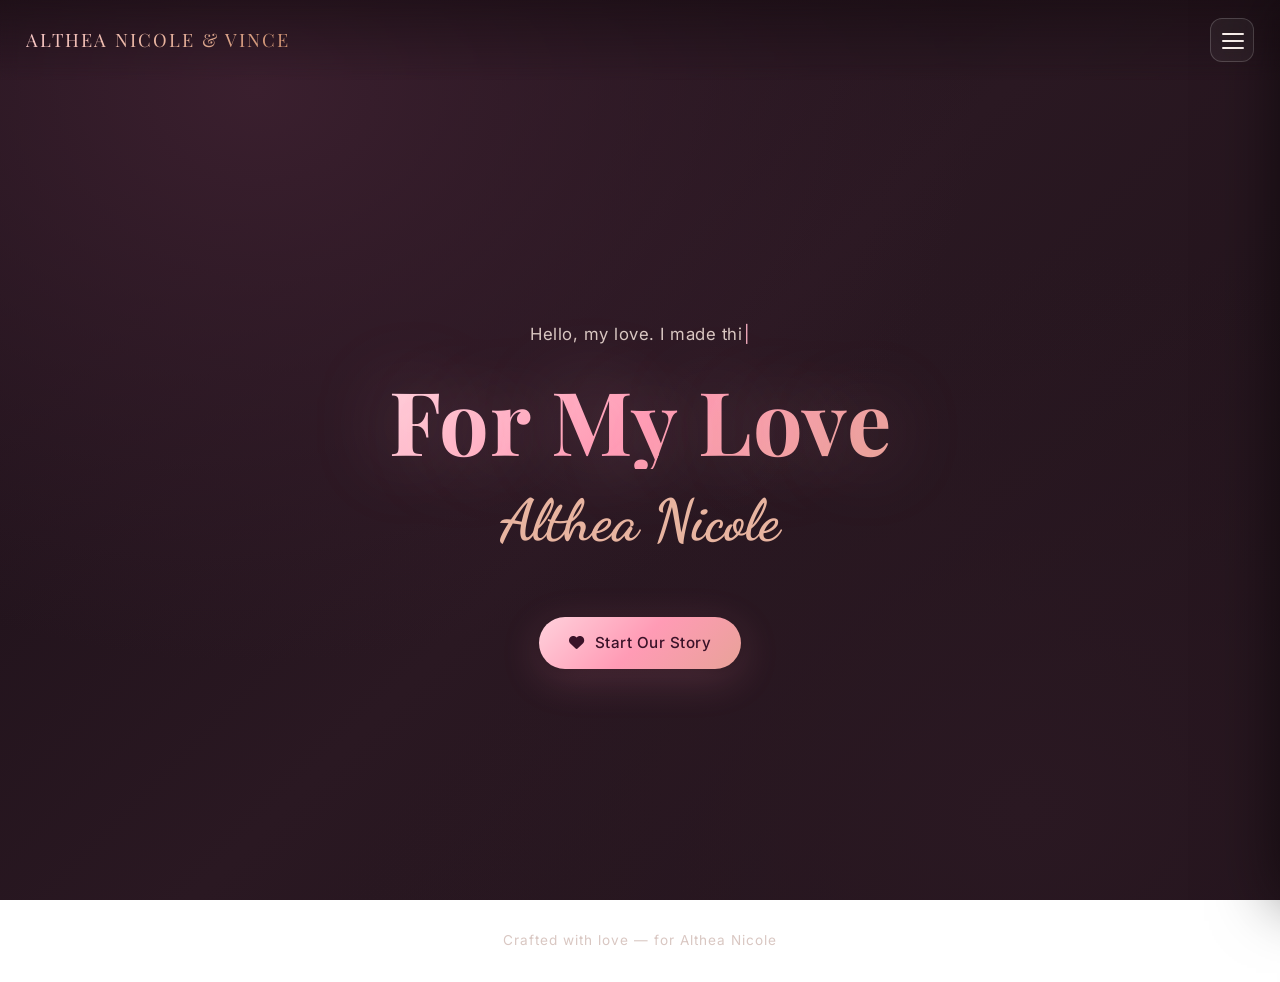
==== index.html @ 07c17ad5 "Add files via upload" ====
<!DOCTYPE html>
<html lang="en">
<head>
<meta charset="UTF-8">
<meta name="viewport" content="width=device-width,initial-scale=1">
<title>For My Love · Althea Nicole</title>
<meta name="description" content="A premium romantic story made just for you.">
<link rel="preconnect" href="https://fonts.googleapis.com">
<link rel="preconnect" href="https://fonts.gstatic.com" crossorigin>
<link href="https://fonts.googleapis.com/css2?family=Playfair+Display:wght@500;600;700&family=Cormorant+Garamond:ital,wght@1,400;1,500&family=Inter:wght@300;400;500;600&family=Dancing+Script:wght@500;700&display=swap" rel="stylesheet">
<link rel="stylesheet" href="https://cdnjs.cloudflare.com/ajax/libs/font-awesome/6.5.2/css/all.min.css">
<link rel="stylesheet" href="style.css">
</head>
<body>
<main>

<section class="hero">
  <p class="typing" id="typing"></p>
  <h1>For My Love</h1>
  <div class="name">Althea Nicole</div>
  <a class="btn" href="story.html"><i class="fa-solid fa-heart"></i> Start Our Story</a>
</section>

</main>
<footer>Crafted with love &mdash; for Althea Nicole</footer>
<script src="script.js"></script>
<script>
typeText(document.getElementById('typing'),"Hello, my love. I made this just for you.");
</script>
</body>
</html>
---- style.css ----
/* ============================================================
   FOR MY LOVE — Premium Romantic Website (v2)
   Luxury aesthetic: soft pink, rose gold, glassmorphism
   ============================================================ */

:root{
  --bg-1:#1a0f17;
  --bg-2:#2a1822;
  --bg-3:#3a1f2e;
  --surface: rgba(255,255,255,0.06);
  --surface-2: rgba(255,255,255,0.10);
  --border: rgba(255,255,255,0.18);
  --text:#fff6f2;
  --muted:#d9c7c2;
  --pink:#ffb6c8;
  --pink-2:#ff8fb1;
  --pink-soft:#ffd8e4;
  --rose-gold:#e8b4a0;
  --rose-gold-2:#c98c6b;
  --gradient-pink: linear-gradient(135deg,#ffd1dc 0%, #ff9bb5 50%, #e8a298 100%);
  --gradient-rose: linear-gradient(135deg,#f8c8c8 0%, #e8b4a0 50%, #c98c6b 100%);
  --gradient-bg: radial-gradient(at 20% 10%, #3a1f2e 0%, transparent 50%),
                 radial-gradient(at 80% 90%, #2a1822 0%, transparent 50%),
                 linear-gradient(135deg,#1a0f17 0%, #2a1822 50%, #1f1219 100%);
  --shadow-soft: 0 10px 40px rgba(255,140,170,.18), 0 2px 10px rgba(0,0,0,.25);
  --shadow-lg: 0 30px 80px rgba(255,140,170,.25), 0 10px 30px rgba(0,0,0,.4);
  --glow: 0 0 24px rgba(255,182,200,.55), 0 0 60px rgba(255,140,170,.25);
  --radius:18px;
  --ease: cubic-bezier(.22,.61,.36,1);
}

*{box-sizing:border-box;margin:0;padding:0}
html,body{min-height:100%}
body{
  font-family:'Inter','Poppins',system-ui,sans-serif;
  color:var(--text);
  background:var(--gradient-bg);
  background-attachment:fixed;
  line-height:1.6;
  -webkit-font-smoothing:antialiased;
  overflow-x:hidden;
}
a{color:inherit;text-decoration:none}
img{max-width:100%;display:block}
h1,h2,h3{font-family:'Playfair Display','Cormorant Garamond',serif;font-weight:600;letter-spacing:.5px}

/* ===== Background particles ===== */
.particles{position:fixed;inset:0;z-index:0;pointer-events:none;overflow:hidden}
.particles span{
  position:absolute;bottom:-40px;
  color:var(--pink-soft);opacity:.45;
  filter:blur(.3px);
  animation:rise linear infinite;
}
@keyframes rise{
  0%{transform:translateY(0) scale(.6) rotate(0);opacity:0}
  10%{opacity:.7}
  100%{transform:translateY(-115vh) scale(1.1) rotate(360deg);opacity:0}
}

/* ===== Navigation: Hamburger + Glass Sidebar ===== */
.topbar{
  position:fixed;top:0;left:0;right:0;z-index:90;
  display:flex;align-items:center;justify-content:space-between;
  padding:18px 26px;
  background:linear-gradient(to bottom, rgba(20,10,15,.55), transparent);
  backdrop-filter:blur(8px);
  -webkit-backdrop-filter:blur(8px);
}
.brand{
  font-family:'Playfair Display',serif;
  font-size:1.15rem;letter-spacing:2px;text-transform:uppercase;
  background:var(--gradient-rose);
  -webkit-background-clip:text;background-clip:text;color:transparent;
}
.hamburger{
  position:relative;width:44px;height:44px;border:none;cursor:pointer;
  background:var(--surface);backdrop-filter:blur(10px);
  border:1px solid var(--border);border-radius:12px;
  display:grid;place-items:center;transition:.3s var(--ease);
}
.hamburger:hover{background:var(--surface-2);box-shadow:var(--glow)}
.hamburger span{
  position:absolute;left:11px;width:22px;height:2px;
  background:var(--text);border-radius:2px;
  transition:.35s var(--ease);
}
.hamburger span:nth-child(1){top:14px}
.hamburger span:nth-child(2){top:21px}
.hamburger span:nth-child(3){top:28px}
.hamburger.open span:nth-child(1){top:21px;transform:rotate(45deg)}
.hamburger.open span:nth-child(2){opacity:0}
.hamburger.open span:nth-child(3){top:21px;transform:rotate(-45deg)}

.menu-overlay{
  position:fixed;inset:0;background:rgba(0,0,0,.55);
  backdrop-filter:blur(6px);opacity:0;pointer-events:none;
  transition:opacity .35s var(--ease);z-index:95;
}
.menu-overlay.open{opacity:1;pointer-events:auto}

.sidemenu{
  position:fixed;top:0;right:0;height:100%;
  width:min(340px,86vw);z-index:100;
  background:rgba(30,18,24,.55);
  backdrop-filter:blur(22px);-webkit-backdrop-filter:blur(22px);
  border-left:1px solid var(--border);
  box-shadow:-20px 0 60px rgba(0,0,0,.55);
  transform:translateX(105%);
  transition:transform .5s var(--ease);
  display:flex;flex-direction:column;
  padding:90px 28px 30px;
  
  overflow-y: auto;
overflow-x: hidden;
scroll-behavior: smooth;
}
.sidemenu.open{transform:translateX(0)}
.sidemenu .close{
  position:absolute;top:22px;right:22px;
  width:38px;height:38px;border-radius:50%;
  background:var(--surface);border:1px solid var(--border);color:var(--text);
  cursor:pointer;display:grid;place-items:center;transition:.3s;
}
.sidemenu .close:hover{background:var(--surface-2);transform:rotate(90deg)}
.sidemenu h3{
  font-size:.78rem;letter-spacing:3px;text-transform:uppercase;
  color:var(--muted);margin-bottom:18px;font-family:'Inter',sans-serif;font-weight:500;
}
.sidemenu ul{list-style:none;display:flex;flex-direction:column;gap:4px}
.sidemenu a{
  display:flex;align-items:center;gap:14px;
  padding:13px 16px;border-radius:12px;
  font-size:.98rem;color:var(--text);
  transition:.3s var(--ease);
  border:1px solid transparent;
}
.sidemenu a i{width:18px;color:var(--pink);font-size:.95rem;transition:.3s}
.sidemenu a:hover{background:var(--surface);transform:translateX(4px)}
.sidemenu a.active{
  background:var(--gradient-pink);color:#3a1228;font-weight:600;
  box-shadow:0 8px 24px rgba(255,155,181,.35);
}
.sidemenu a.active i{color:#3a1228}

/* ===== Layout ===== */
main{position:relative;z-index:2;padding-top:90px;min-height:100vh}
.container{max-width:1100px;margin:0 auto;padding:0 24px}
section{padding:60px 0}

.page-title{
  text-align:center;font-size:clamp(2rem,5vw,3.4rem);
  margin-bottom:8px;
  background:var(--gradient-pink);
  -webkit-background-clip:text;background-clip:text;color:transparent;
  text-shadow:0 0 60px rgba(255,182,200,.25);
}
.page-subtitle{text-align:center;color:var(--muted);margin-bottom:48px;font-style:italic}

/* ===== Glass card ===== */
.glass{
  background:var(--surface);
  backdrop-filter:blur(14px);-webkit-backdrop-filter:blur(14px);
  border:1px solid var(--border);
  border-radius:var(--radius);
  box-shadow:var(--shadow-soft);
}

/* ===== Buttons ===== */
.btn{
  display:inline-flex;align-items:center;gap:10px;
  padding:14px 30px;border-radius:50px;
  font-family:'Inter',sans-serif;font-weight:500;font-size:.95rem;
  letter-spacing:.5px;cursor:pointer;border:none;
  background:var(--gradient-pink);color:#3a1228;
  box-shadow:var(--shadow-soft);
  transition:.35s var(--ease);
}
.btn:hover{transform:translateY(-2px);box-shadow:var(--shadow-lg)}
.btn.ghost{
  background:var(--surface);color:var(--text);
  border:1px solid var(--border);backdrop-filter:blur(10px);
}
.btn.ghost:hover{background:var(--surface-2)}

/* ===== HOME ===== */
.hero{
  min-height:calc(100vh - 90px);
  display:flex;flex-direction:column;align-items:center;justify-content:center;
  text-align:center;padding:40px 24px;
}
.hero .typing{color:var(--muted);font-size:1.05rem;margin-bottom:24px;min-height:1.5em;letter-spacing:.5px}
.hero .typing::after{content:"|";color:var(--pink);animation:blink 1s steps(1) infinite;margin-left:2px}
@keyframes blink{50%{opacity:0}}
.hero h1{
  font-size:clamp(2.8rem,8vw,5.5rem);font-weight:700;
  background:var(--gradient-pink);
  -webkit-background-clip:text;background-clip:text;color:transparent;
  text-shadow:0 0 80px rgba(255,182,200,.35);
  margin-bottom:6px;line-height:1.1;
}
.hero .name{
  font-family:'Dancing Script',cursive;font-weight:700;
  font-size:clamp(2rem,6vw,3.6rem);
  color:var(--rose-gold);
  margin-bottom:36px;
}
.hero .btn{margin-top:14px}

/* ===== Story timeline ===== */
.timeline{position:relative;max-width:760px;margin:0 auto;padding:20px 0}
.timeline::before{
  content:"";position:absolute;left:24px;top:0;bottom:0;width:2px;
  background:linear-gradient(to bottom,transparent,var(--pink),transparent);
}
@media(min-width:760px){.timeline::before{left:50%;transform:translateX(-50%)}}
.t-item{position:relative;margin:0 0 32px 60px;opacity:0;transform:translateY(24px);transition:.7s var(--ease)}
@media(min-width:760px){
  .t-item{width:46%;margin-left:0}
  .t-item:nth-child(even){margin-left:54%}
}
.t-item.in{opacity:1;transform:none}
.t-dot{
  position:absolute;left:-46px;top:18px;width:14px;height:14px;border-radius:50%;
  background:var(--pink);box-shadow:var(--glow);
}
@media(min-width:760px){
  .t-dot{left:auto;right:-31px}
  .t-item:nth-child(even) .t-dot{left:-31px;right:auto}
}
.t-card{padding:20px 22px;border-radius:14px}
.t-card h4{color:var(--pink);font-family:'Inter',sans-serif;font-size:.85rem;letter-spacing:1.5px;text-transform:uppercase;margin-bottom:8px;display:flex;align-items:center;gap:8px}
.t-card p{color:var(--text);line-height:1.65}
.t-card .meta{color:var(--muted);font-size:.8rem;margin-top:10px;display:flex;gap:14px}

/* ===== Gallery ===== */
.gallery-actions{display:flex;justify-content:center;margin-bottom:36px}
.gallery-grid{
  display:grid;gap:22px;
  grid-template-columns:repeat(auto-fill,minmax(260px,1fr));
}
.mem-card{
  border-radius:var(--radius);overflow:hidden;
  display:flex;flex-direction:column;
  opacity:0;transform:translateY(20px);
  animation:fadeUp .6s var(--ease) forwards;
  transition:.4s var(--ease);
}
.mem-card:hover{transform:translateY(-6px);box-shadow:var(--shadow-lg)}
.mem-card .img{aspect-ratio:4/3;overflow:hidden;background:#000}
.mem-card .img img{width:100%;height:100%;object-fit:cover;transition:.6s var(--ease)}
.mem-card:hover .img img{transform:scale(1.06)}
.mem-card .body{padding:16px 18px 18px;height: auto;}
.mem-card .date{font-size:.78rem;letter-spacing:1.5px;color:var(--pink);text-transform:uppercase;margin-bottom:6px;display:flex;align-items:center;gap:8px}
.mem-card .desc{color:var(--text);font-size:.95rem;line-height:1.55;white-space: pre-wrap;
word-break: break-word;
overflow-wrap: break-word;
height: auto;
max-height: none;}
.mem-card .del{
  position:absolute;top:10px;right:10px;
  width:32px;height:32px;border-radius:50%;border:none;cursor:pointer;
  background:rgba(0,0,0,.55);color:#fff;backdrop-filter:blur(6px);
  opacity:0;transition:.3s;
}
.mem-card{position:relative}
.mem-card:hover .del{opacity:1}
.empty{
  text-align:center;padding:60px 20px;color:var(--muted);
  border-radius:var(--radius);
}
.mem-card .edit{
  position: absolute;
  top: 12px;
  right: 12px;

  width: 42px;
  height: 42px;
  border: none;
  border-radius: 50%;

  display: flex;
  align-items: center;
  justify-content: center;

  background: rgba(255,255,255,.12);
  backdrop-filter: blur(10px);
  -webkit-backdrop-filter: blur(10px);

  color: #fff;
  cursor: pointer;

  transition: all .3s ease;
  box-shadow: 0 4px 15px rgba(0,0,0,.2);
}

.mem-card .edit:hover{
  transform: translateY(-2px) scale(1.08);
  background: #b266ff;
  color: #fff;
  box-shadow:
    0 0 10px rgba(178,102,255,.5),
    0 0 25px rgba(178,102,255,.35);
}

.mem-card .edit:active{
  transform: scale(.95);
}

.mem-card .edit i{
  font-size: .95rem;
}
.empty i{font-size:3rem;color:var(--pink);margin-bottom:14px;display:block}

@keyframes fadeUp{to{opacity:1;transform:none}}
.view{
  margin: 10px 18px 0;
  padding: 10px 12px;
  border: none;
  border-radius: 12px;
  cursor: pointer;

  background: rgba(255,255,255,.12);
  color: #fff;

  display: flex;
  align-items: center;
  justify-content: center;
  gap: 8px;

  transition: .3s ease;
}

.view:hover{
  background: #b266ff;
  transform: translateY(-2px);
}

/* IMAGE MODAL */
.img-overlay{
  position: fixed;
  inset: 0;
  background: rgba(0,0,0,.75);
  display: none;
  align-items: center;
  justify-content: center;
  z-index: 999;
}

.img-overlay.show{
  display: flex;
}

.img-modal{
  max-width: 90%;
  max-height: 90%;
  text-align: center;
}

.img-modal img{
  max-width: 100%;
  max-height: 80vh;
  border-radius: 16px;
  box-shadow: 0 10px 40px rgba(0,0,0,.5);
}

#closeImg{
  margin-top: 12px;
  padding: 10px 16px;
  border: none;
  border-radius: 10px;
  cursor: pointer;
}

/* ===== Modal ===== */
.modal-overlay{
  position:fixed;inset:0;z-index:200;
  background:rgba(0,0,0,.65);backdrop-filter:blur(8px);
  display:none;align-items:center;justify-content:center;
  padding:20px;opacity:0;transition:opacity .3s var(--ease);
}
.modal-overlay.show{display:flex;opacity:1}
.modal{
  width:100%;max-width:480px;
  background:rgba(40,22,30,.85);
  backdrop-filter:blur(20px);
  border:1px solid var(--border);
  border-radius:20px;padding:30px;
  transform:scale(.95);transition:transform .35s var(--ease);
  max-height:90vh;overflow-y:auto;
}
.modal-overlay.show .modal{transform:scale(1)}
.modal h3{font-size:1.6rem;margin-bottom:6px;color:var(--pink-soft)}
.modal .sub{color:var(--muted);font-size:.9rem;margin-bottom:22px}
.field{margin-bottom:16px}
.field label{display:block;font-size:.8rem;letter-spacing:1.2px;text-transform:uppercase;color:var(--muted);margin-bottom:8px}
.field input[type=text],.field input[type=date],.field textarea{
  width:100%;padding:12px 14px;border-radius:10px;
  background:rgba(255,255,255,.07);border:1px solid var(--border);
  color:var(--text);font-family:inherit;font-size:.95rem;outline:none;transition:.25s;
}
.field input:focus,.field textarea:focus{border-color:var(--pink);background:rgba(255,255,255,.1)}
.field textarea{min-height:90px;resize:vertical}
.file-drop{
  border:2px dashed var(--border);border-radius:12px;
  padding:24px;text-align:center;cursor:pointer;
  transition:.25s;color:var(--muted);
}
.file-drop:hover{border-color:var(--pink);color:var(--pink-soft);background:rgba(255,255,255,.04)}
.file-drop i{font-size:1.6rem;display:block;margin-bottom:8px;color:var(--pink)}
.file-drop input{display:none}
.preview{margin-top:12px;border-radius:10px;overflow:hidden;max-height:200px}
.preview img{width:100%;object-fit:cover;max-height:200px}
.modal-actions{display:flex;gap:10px;justify-content:flex-end;margin-top:22px}

/* ===== Reasons (flip cards) ===== */
.reasons-grid{display:grid;gap:20px;grid-template-columns:repeat(auto-fill,minmax(220px,1fr))}
.flip{perspective:1200px;height:200px;cursor:pointer}
.flip-inner{position:relative;width:100%;height:100%;transition:transform .7s var(--ease);transform-style:preserve-3d}
.flip.flipped .flip-inner{transform:rotateY(180deg)}
.flip-face{
  position:absolute;inset:0;border-radius:var(--radius);padding:22px;
  display:grid;place-items:center;text-align:center;
  backface-visibility:hidden;-webkit-backface-visibility:hidden;
}
.flip-front{background:var(--gradient-pink);color:#3a1228;box-shadow:var(--shadow-soft)}
.flip-front .num{font-family:'Playfair Display',serif;font-size:2.4rem;font-weight:700}
.flip-back{
  transform:rotateY(180deg);
  background:rgba(40,22,30,.85);backdrop-filter:blur(14px);
  border:1px solid var(--border);color:var(--text);font-size:.95rem;line-height:1.5;
}

/* ===== Timeline page ===== */
.feed{display:flex;flex-direction:column;gap:18px;max-width:640px;margin:0 auto}
.feed-card{
  padding:20px 22px;border-radius:14px;position:relative;
  opacity:0;transform:translateY(16px);animation:fadeUp .55s var(--ease) forwards;
}
.feed-card .when{font-size:.78rem;letter-spacing:1.5px;color:var(--pink);text-transform:uppercase;margin-bottom:6px;display:flex;align-items:center;gap:8px}
.feed-card .msg{font-size:1.02rem;line-height:1.6}
.feed-card .del{position:absolute;top:12px;right:12px;background:transparent;border:none;color:var(--muted);cursor:pointer;font-size:.9rem;transition:.2s}
.feed-card .del:hover{color:var(--pink)}
.event-title{
  text-align: center;
  font-size: 1.3rem;
  font-weight: 600;

  color: #ff8fb1;
  margin: 10px 0 12px;

  letter-spacing: 1px;
}

/* ===== Timer (countdown) ===== */
.countdown{display:grid;grid-template-columns:repeat(4,1fr);gap:14px;max-width:640px;margin:30px auto}
.cell{padding:24px 8px;text-align:center;border-radius:16px}
.cell .num{font-family:'Playfair Display',serif;font-size:clamp(1.8rem,5vw,2.8rem);color:var(--pink-soft)}
.cell .lbl{font-size:.7rem;letter-spacing:2px;text-transform:uppercase;color:var(--muted);margin-top:4px}

/* ===== Letter / Confession / Future ===== */
.letter{max-width:680px;margin:0 auto;padding:40px 36px;border-radius:22px;font-size:1.05rem;line-height:1.85}
.letter p{margin-bottom:16px}
.signature{font-family:'Dancing Script',cursive;font-size:1.8rem;color:var(--rose-gold);text-align:right;margin-top:20px}

/* ===== Game ===== */
.game-grid{display:grid;grid-template-columns:repeat(6,1fr);gap:10px;max-width:440px;margin:30px auto}
.game-grid button{
  aspect-ratio:1;border:none;border-radius:10px;font-size:1.4rem;cursor:pointer;
  background:var(--surface);backdrop-filter:blur(8px);border:1px solid var(--border);
  transition:.2s var(--ease);color:var(--text);
}
.game-grid button:hover{background:var(--surface-2);transform:scale(.95)}
.game-msg{text-align:center;color:var(--pink-soft);min-height:1.5em;margin-top:14px}

/* ===== Music ===== */
.player{max-width:520px;margin:0 auto;padding:30px;border-radius:22px;text-align:center}
.player h3{font-size:1.4rem;margin-bottom:6px}
.player .artist{color:var(--muted);margin-bottom:20px}
.player audio{width:100%;margin-top:14px}

/* ===== MARRY ME ===== */
.marry{
  min-height:calc(100vh - 90px);
  display:flex;flex-direction:column;align-items:center;justify-content:center;
  text-align:center;padding:40px 24px;position:relative;overflow:hidden;
}
.marry h1{
  font-size:clamp(2.6rem,8vw,5rem);
  background:var(--gradient-pink);
  -webkit-background-clip:text;background-clip:text;color:transparent;
  margin-bottom:14px;text-shadow:0 0 80px rgba(255,182,200,.4);
}
.marry .sub{
  font-family:'Cormorant Garamond','Playfair Display',serif;font-style:italic;
  color:var(--muted);max-width:560px;font-size:1.15rem;margin-bottom:44px;
}
.marry-btns{display:flex;gap:20px;align-items:center;position:relative;height:80px}
#yesBtn{
  padding:18px 44px;border-radius:50px;border:none;cursor:pointer;
  font-family:'Inter',sans-serif;font-weight:600;font-size:1.1rem;letter-spacing:1px;
  background:var(--gradient-pink);color:#3a1228;
  box-shadow:0 12px 40px rgba(255,155,181,.5);
  transition:transform .4s var(--ease), box-shadow .4s var(--ease);
}
#yesBtn:hover{box-shadow:0 16px 50px rgba(255,155,181,.7)}
#noBtn{
  padding:14px 32px;border-radius:50px;border:1px solid var(--border);cursor:pointer;
  font-family:'Inter',sans-serif;font-weight:500;font-size:.95rem;
  background:rgba(255,255,255,.06);color:var(--muted);
  transition:transform .35s var(--ease), width .3s, padding .3s, font-size .3s;
  position:relative;
}
#noBtn:hover{background:rgba(255,255,255,.1);color:var(--text)}

/* Celebration */
.celebration{
  position:fixed;inset:0;display:none;align-items:center;justify-content:center;
  flex-direction:column;text-align:center;padding:24px;z-index:50;
  background:radial-gradient(ellipse at center, rgba(60,30,45,.4), rgba(20,10,15,.85));
}
.celebration.show{display:flex}
.celebration h1{
  font-size:clamp(3rem,10vw,6.5rem);
  background:var(--gradient-pink);
  -webkit-background-clip:text;background-clip:text;color:transparent;
  opacity:0;animation:scaleIn 1.2s var(--ease) .4s forwards;
  text-shadow:0 0 80px rgba(255,182,200,.6);
}
.celebration .forever{
  font-family:'Dancing Script',cursive;font-size:clamp(1.6rem,4vw,2.6rem);
  color:var(--rose-gold);margin-top:20px;opacity:0;
  animation:scaleIn 1.2s var(--ease) 1.4s forwards;
}
@keyframes scaleIn{from{opacity:0;transform:scale(.7)}to{opacity:1;transform:scale(1)}}

/* Flower bloom */
.flower{position:absolute;width:0;height:0;pointer-events:none;animation:bloom 1.5s var(--ease) forwards}
.flower .petal{
  position:absolute;width:30px;height:42px;left:-15px;top:-32px;
  background:radial-gradient(ellipse at 50% 100%,#ffd1dc,#ff9bb5);
  border-radius:50% 50% 50% 50% / 60% 60% 40% 40%;
  transform-origin:50% 100%;
  box-shadow:0 4px 16px rgba(255,155,181,.35);
}
.flower .center{
  position:absolute;width:14px;height:14px;left:-7px;top:-7px;border-radius:50%;
  background:radial-gradient(circle,#fff4b5,#e8b4a0);
}
@keyframes bloom{
  0%{transform:scale(0) rotate(0)}
  60%{transform:scale(1.15) rotate(180deg)}
  100%{transform:scale(1) rotate(360deg)}
}

/* Falling petals */
.petal-fall{
  position:fixed;top:-30px;width:14px;height:18px;
  background:radial-gradient(ellipse at 50% 100%,#ffd1dc,#ff9bb5);
  border-radius:50% 50% 50% 50% / 60% 60% 40% 40%;
  pointer-events:none;z-index:40;
  animation:fall linear infinite;
}
@keyframes fall{
  0%{transform:translateY(0) rotate(0);opacity:0}
  10%{opacity:1}
  100%{transform:translateY(110vh) rotate(720deg);opacity:.7}
}

/* ===== Footer ===== */
footer{
  position:relative;z-index:2;
  text-align:center;padding:30px 20px;color:var(--muted);
  font-size:.85rem;letter-spacing:1px;
}

/* ===== Responsive tweaks ===== */
@media(max-width:600px){
  .topbar{padding:14px 18px}
  section{padding:40px 0}
  .modal{padding:24px}
  .game-grid{grid-template-columns:repeat(5,1fr)}
}
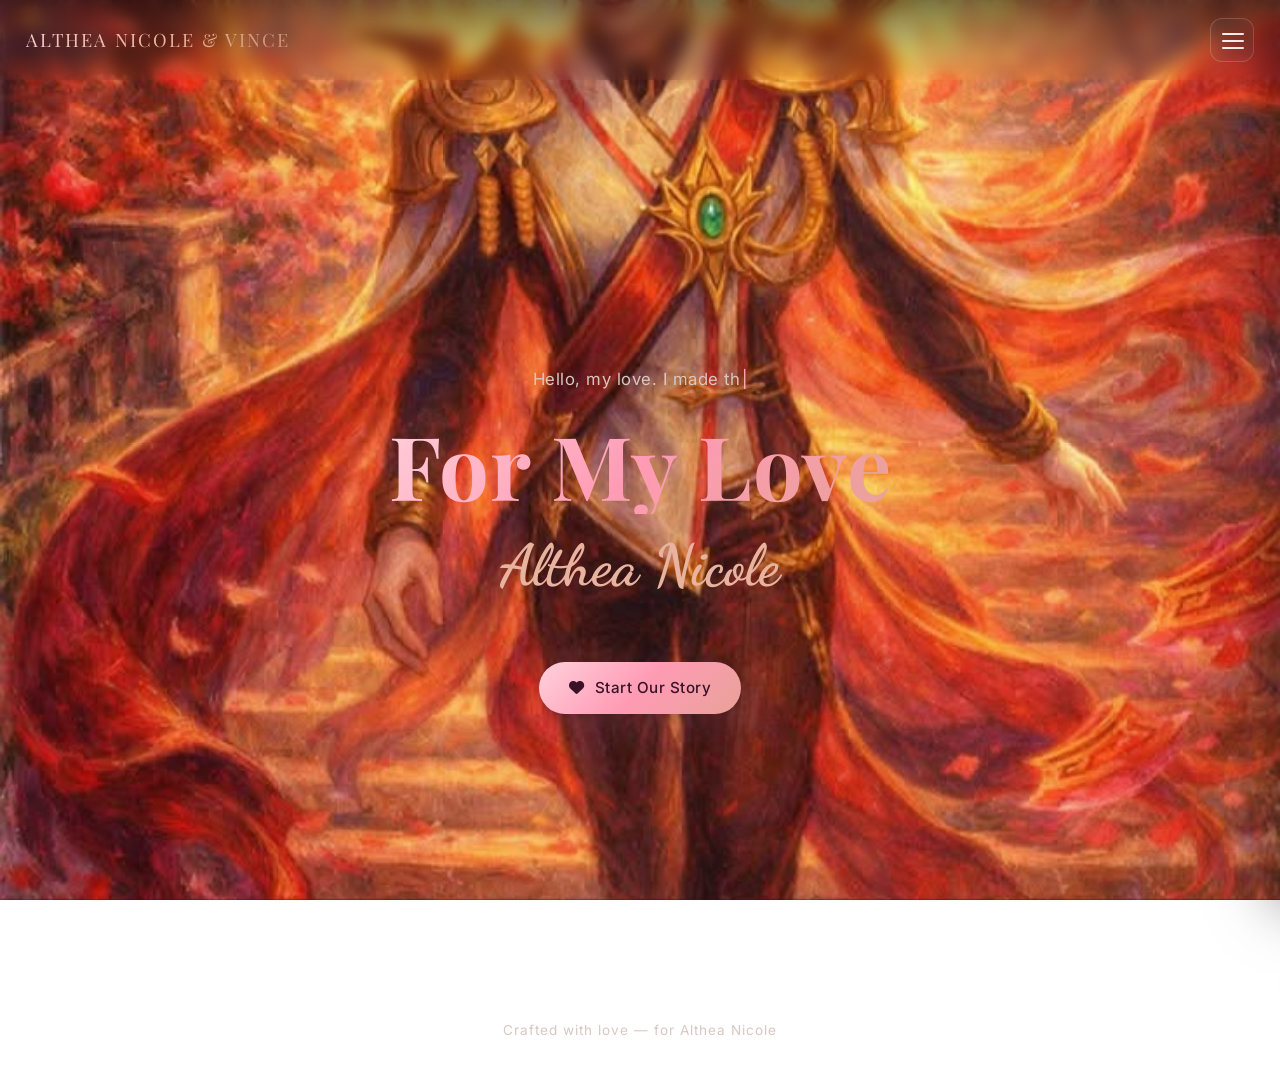
==== commit 19d707fd: "Add files via upload" ====
--- a/index.html
+++ b/index.html
@@ -12,7 +12,9 @@
 <link rel="stylesheet" href="style.css">
 </head>
 <body>
-<main>
+<main class="love-page">
+
+  <div id="leaves"></div>
 
 <section class="hero">
   <p class="typing" id="typing"></p>
--- a/style.css
+++ b/style.css
@@ -184,14 +184,89 @@
 .btn.ghost:hover{background:var(--surface-2)}
 
 /* ===== HOME ===== */
+#leaves{
+  position:absolute;
+  inset:0;
+  overflow:hidden;
+  pointer-events:none;
+  z-index:1;
+}
+
+.falling-leaf{
+  pointer-events:none;
+  position:absolute;
+  top:-40px;
+
+  filter:
+    brightness(0)
+    saturate(100%)
+    invert(43%)
+    sepia(90%)
+    saturate(1800%)
+    hue-rotate(340deg)
+    drop-shadow(0 0 8px #ff6b8a)
+    drop-shadow(0 0 20px #ff4d7a);
+
+  animation: fallLeaf linear forwards;
+}
+
+@keyframes fallLeaf{
+  0%{
+    transform:
+      translateX(0)
+      translateY(0)
+      rotate(0deg);
+
+    opacity:0;
+  }
+
+  10%{
+    opacity:1;
+  }
+
+  100%{
+    transform:
+      translateX(var(--drift))
+      translateY(110vh)
+      rotate(720deg);
+
+    opacity:0;
+  }
+}
+
+.love-page{
+  position: relative;
+}
+
+.love-page::before{
+  content:"";
+  position: fixed;
+  inset: 0;
+  background: url("10ee7d54-c0d6-4853-9e75-dabb13c8bd6c.jpg") center/cover no-repeat;
+  z-index: -1;
+}
+
 .hero{
-  min-height:calc(100vh - 90px);
-  display:flex;flex-direction:column;align-items:center;justify-content:center;
-  text-align:center;padding:40px 24px;
-}
-.hero .typing{color:var(--muted);font-size:1.05rem;margin-bottom:24px;min-height:1.5em;letter-spacing:.5px}
-.hero .typing::after{content:"|";color:var(--pink);animation:blink 1s steps(1) infinite;margin-left:2px}
-@keyframes blink{50%{opacity:0}}
+  min-height: 100vh;
+  display:flex;
+  flex-direction:column;
+  align-items:center;
+  justify-content:center;
+  text-align:center;
+  padding:40px 24px;
+
+  position: relative;
+  z-index: 2; /* IMPORTANT */
+}
+.hero .btn{margin-top:14px}
+
+.hero .name{
+  font-family:'Dancing Script',cursive;font-weight:700;
+  font-size:clamp(2rem,6vw,3.6rem);
+  color:var(--rose-gold);
+  margin-bottom:36px;
+}
+
 .hero h1{
   font-size:clamp(2.8rem,8vw,5.5rem);font-weight:700;
   background:var(--gradient-pink);
@@ -199,14 +274,19 @@
   text-shadow:0 0 80px rgba(255,182,200,.35);
   margin-bottom:6px;line-height:1.1;
 }
-.hero .name{
-  font-family:'Dancing Script',cursive;font-weight:700;
-  font-size:clamp(2rem,6vw,3.6rem);
-  color:var(--rose-gold);
-  margin-bottom:36px;
-}
-.hero .btn{margin-top:14px}
-
+
+.hero .typing{color:var(--muted);font-size:1.05rem;margin-bottom:24px;min-height:1.5em;letter-spacing:.5px}
+.hero .typing::after{content:"|";color:var(--pink);animation:blink 1s steps(1) infinite;margin-left:2px}
+
+@keyframes blink{50%{opacity:0}}
+
+
+.love-page .leaves{
+  position:absolute;
+  inset:0;
+  z-index: 1;
+  pointer-events:none;
+}
 /* ===== Story timeline ===== */
 .timeline{position:relative;max-width:760px;margin:0 auto;padding:20px 0}
 .timeline::before{
@@ -511,46 +591,108 @@
   transition:transform .35s var(--ease), width .3s, padding .3s, font-size .3s;
   position:relative;
 }
-#noBtn:hover{background:rgba(255,255,255,.1);color:var(--text)}
+#noBtn:hover{background:rgba(255,255,255,.1);color:var(--text);}
 
 /* Celebration */
 .celebration{
-  position:fixed;inset:0;display:none;align-items:center;justify-content:center;
-  flex-direction:column;text-align:center;padding:24px;z-index:50;
-  background:radial-gradient(ellipse at center, rgba(60,30,45,.4), rgba(20,10,15,.85));
+  position: fixed;
+  inset: 0;
+  display: none;
+  align-items: center;
+  justify-content: center;
+  flex-direction: column;
+  text-align: center;
+  padding: 24px;
+  z-index: 50;
+  background-image: url("495c866c-0470-48e4-acb7-02ecbc108c14.jpg");
+  background-size: cover;
+  background-position: center;
+  background-repeat: no-repeat;
+  opacity: 0;
+  transform: translateY(20px);
+  animation: fadeInUp .8s ease forwards;
+}
+@keyframes fadeInUp{
+    from{
+        opacity: 0;
+        transform: translateY(20px);
+    }
+    to{
+        opacity: 1;
+        transform: translateY(0);
+    }
 }
 .celebration.show{display:flex}
 .celebration h1{
-  font-size:clamp(3rem,10vw,6.5rem);
-  background:var(--gradient-pink);
-  -webkit-background-clip:text;background-clip:text;color:transparent;
-  opacity:0;animation:scaleIn 1.2s var(--ease) .4s forwards;
-  text-shadow:0 0 80px rgba(255,182,200,.6);
+  font-size: clamp(3rem,10vw,6.5rem);
+  color: #ffd6e7;
+  text-shadow:
+    0 0 10px rgba(255,214,231,.6),
+    0 0 25px rgba(255,182,193,.6),
+    0 4px 12px rgba(0,0,0,.8);
 }
 .celebration .forever{
-  font-family:'Dancing Script',cursive;font-size:clamp(1.6rem,4vw,2.6rem);
-  color:var(--rose-gold);margin-top:20px;opacity:0;
-  animation:scaleIn 1.2s var(--ease) 1.4s forwards;
+  font-family: 'Playfair Display', serif;
+  font-size: 2rem;
+  color: #ffd6e7;
+  text-shadow:
+    0 0 10px rgba(255,214,231,.6),
+    0 0 25px rgba(255,182,193,.6),
+    0 4px 12px rgba(0,0,0,.8);
 }
 @keyframes scaleIn{from{opacity:0;transform:scale(.7)}to{opacity:1;transform:scale(1)}}
 
-/* Flower bloom */
-.flower{position:absolute;width:0;height:0;pointer-events:none;animation:bloom 1.5s var(--ease) forwards}
-.flower .petal{
-  position:absolute;width:30px;height:42px;left:-15px;top:-32px;
-  background:radial-gradient(ellipse at 50% 100%,#ffd1dc,#ff9bb5);
-  border-radius:50% 50% 50% 50% / 60% 60% 40% 40%;
-  transform-origin:50% 100%;
-  box-shadow:0 4px 16px rgba(255,155,181,.35);
-}
-.flower .center{
-  position:absolute;width:14px;height:14px;left:-7px;top:-7px;border-radius:50%;
-  background:radial-gradient(circle,#fff4b5,#e8b4a0);
-}
-@keyframes bloom{
-  0%{transform:scale(0) rotate(0)}
-  60%{transform:scale(1.15) rotate(180deg)}
-  100%{transform:scale(1) rotate(360deg)}
+p.msg{
+    font-size: 1.25rem;
+    line-height: 1.9;
+    color: #fff8f8;
+    text-shadow:
+      0 2px 8px rgba(0,0,0,.6),
+      0 0 20px rgba(255,255,255,.2);
+    font-weight: 700;
+}
+p.msg{
+  background: linear-gradient(
+    135deg,
+    rgba(255, 182, 193, .18),
+    rgba(255, 105, 180, .10)
+  );
+  backdrop-filter: blur(12px);
+  -webkit-backdrop-filter: blur(12px);
+  border: 1px solid rgba(255, 220, 230, .30);
+  box-shadow:
+    0 10px 35px rgba(255, 105, 180, .18),
+    inset 0 1px 0 rgba(255,255,255,.2);
+  border-radius: 20px;
+  padding: 18px 22px;
+  color: #fffafc;
+}
+
+.celebration-content{
+    width: 100%;
+    max-width: 900px;
+    max-height: 85vh;
+    overflow-y: auto;
+    padding: 20px;
+    margin-top: 100px;
+    display: flex;
+    flex-direction: column;
+    gap: 24px;
+    scrollbar-width: none;
+}
+.celebration-content::-webkit-scrollbar{
+    display:none;
+}
+.celebration::before{
+    content:"";
+    position:absolute;
+    inset:0;
+    background:
+      linear-gradient(
+        rgba(20,10,20,.25),
+        rgba(20,10,20,.45)
+      );
+    z-index:-1;
 }
 
 /* Falling petals */
